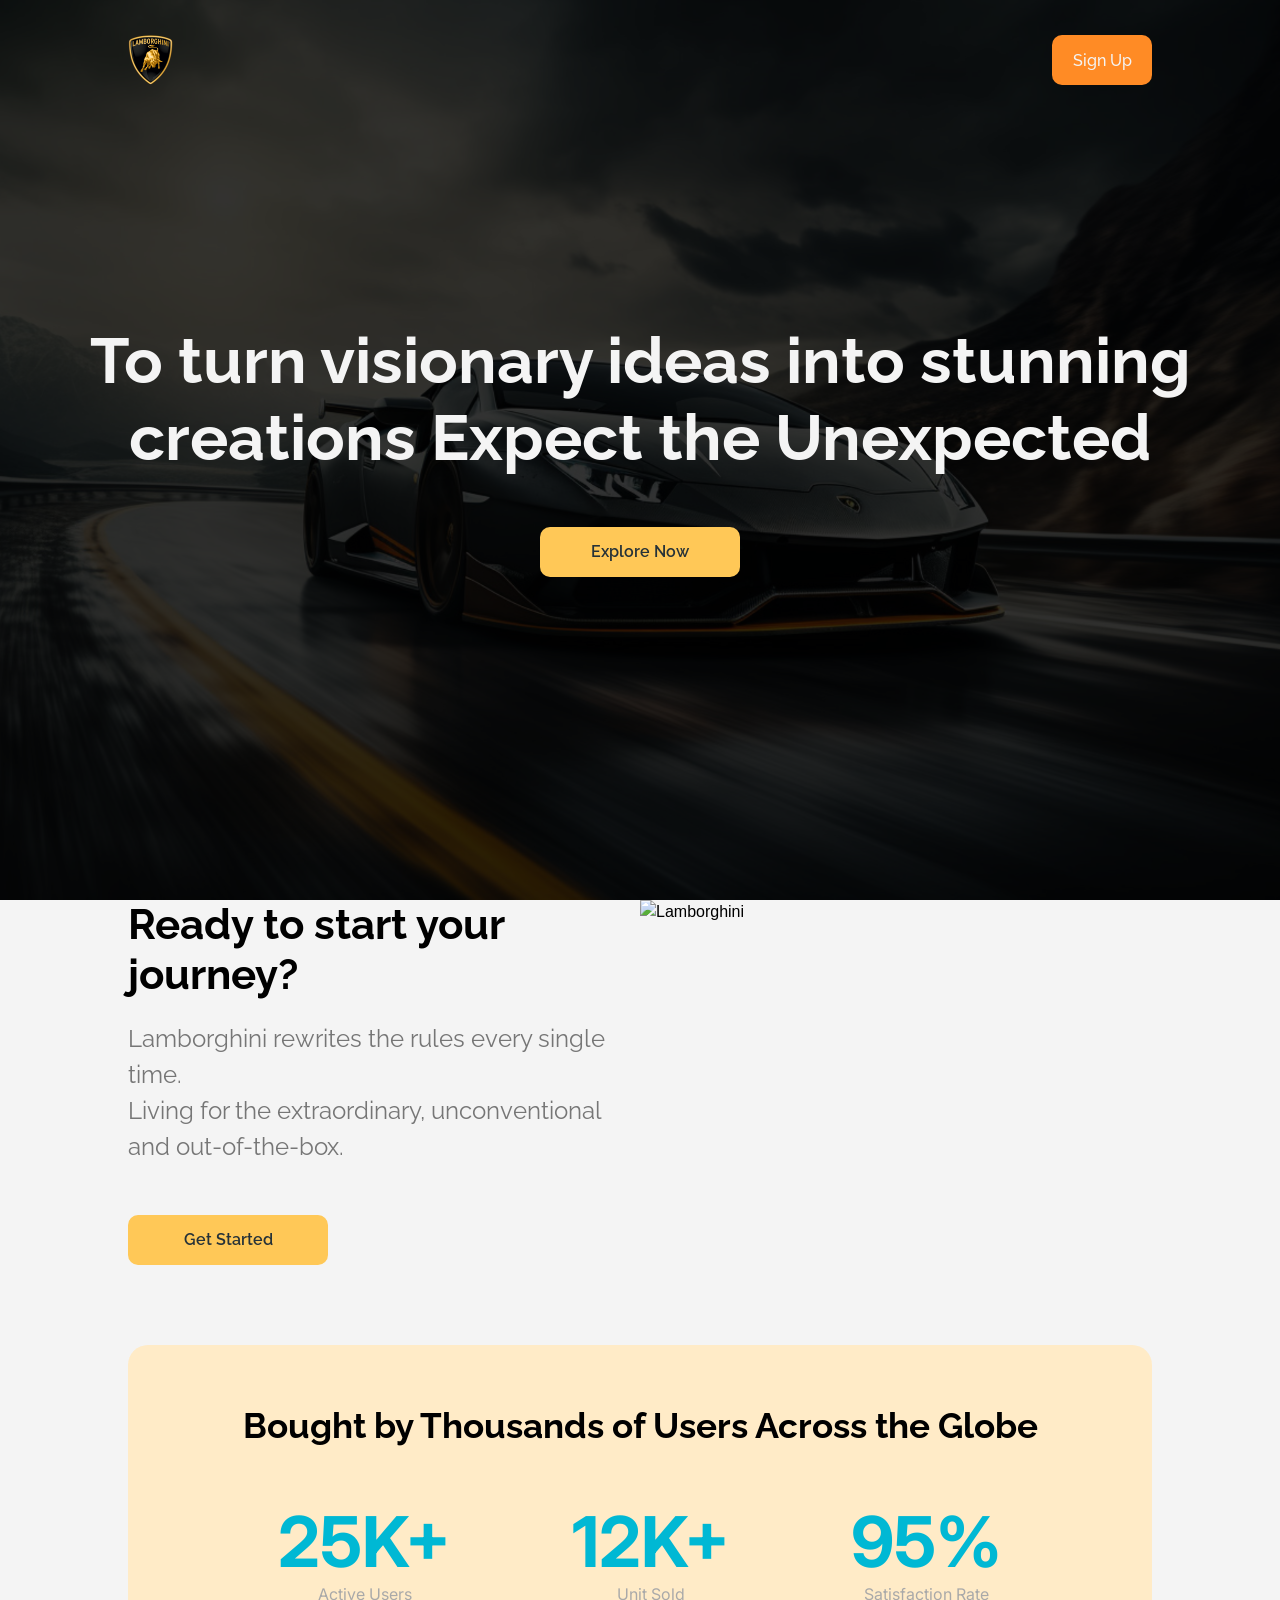
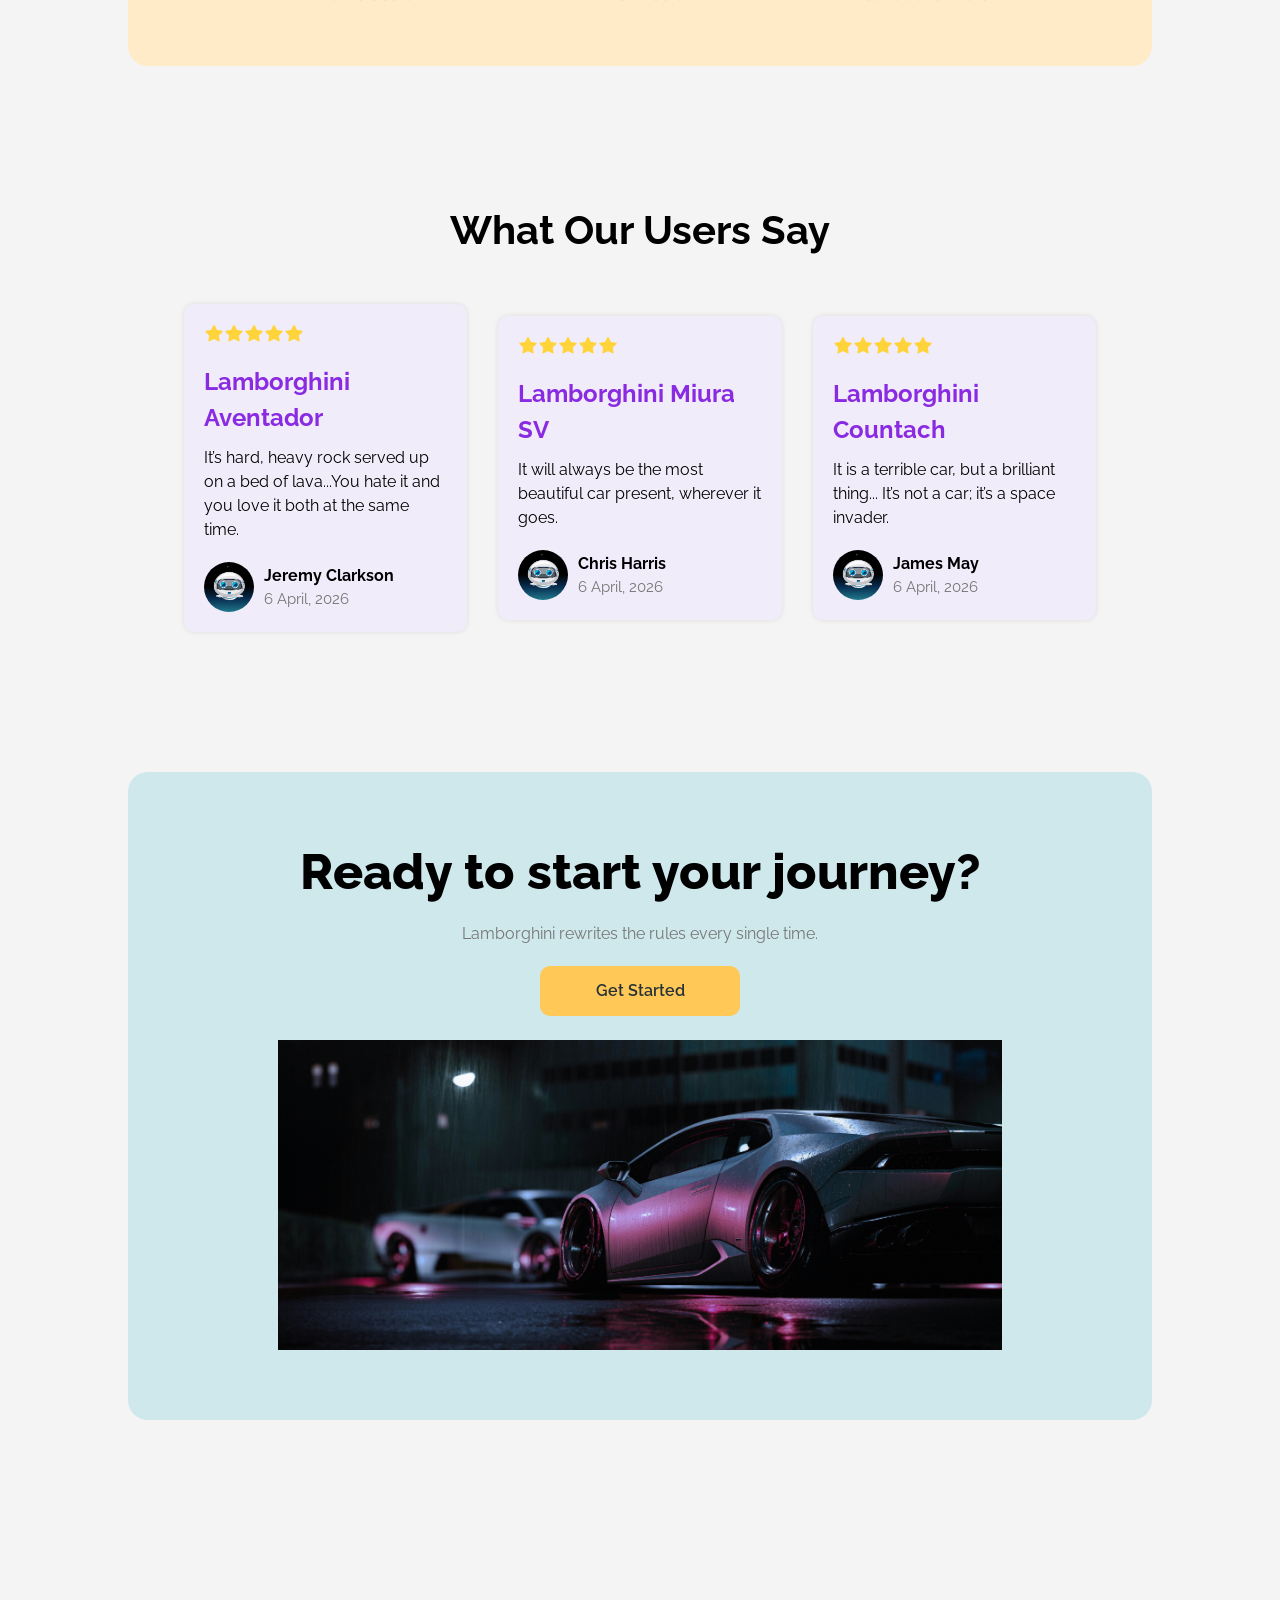
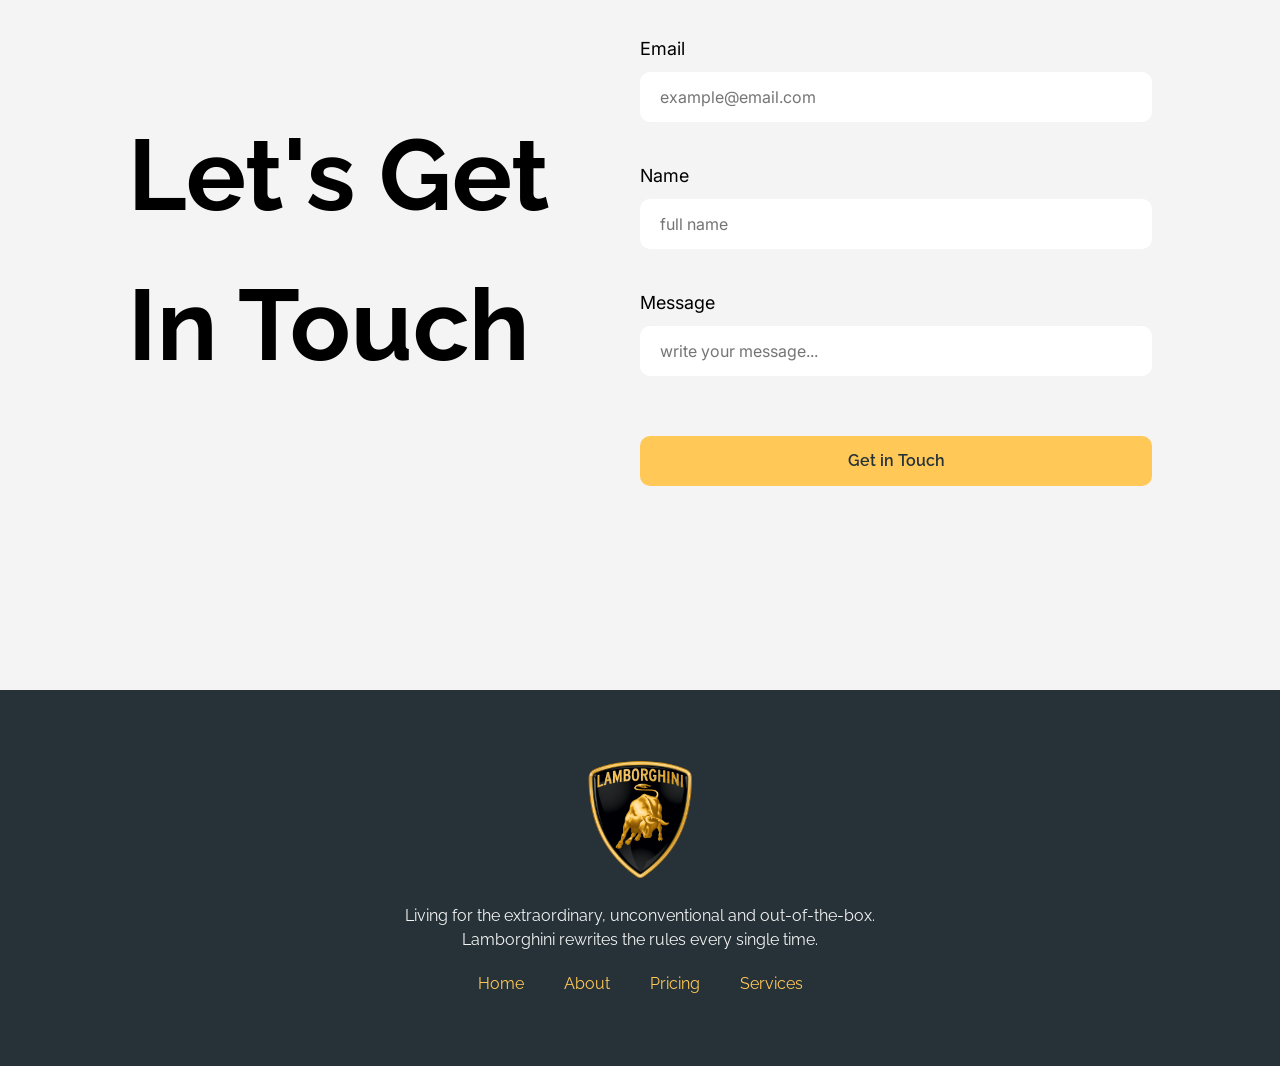
==== index.html @ e1c163c3 "changed landing.html => index.html for live deploy" ====
<!DOCTYPE html>
<html lang="en">

<head>
    <meta charset="UTF-8">
    <meta name="viewport" content="width=device-width, initial-scale=1.0">
    <title>Landing Page</title>
    <link rel="stylesheet" href="style.css">
    <link rel="preconnect" href="https://fonts.googleapis.com">
    <link rel="preconnect" href="https://fonts.gstatic.com" crossorigin>
    <link
        href="https://fonts.googleapis.com/css2?family=Inter:ital,opsz,wght@0,14..32,100..900;1,14..32,100..900&family=Raleway:ital,wght@0,100..900;1,100..900&display=swap"
        rel="stylesheet">
</head>

<body>

    <div class="navbar">
        <img class="logo" src="./assets/lambo_logo.png" alt="LOGO">
        <button class="nav-btn">Sign Up</button>
    </div>

    <div class="banner">
        <h1>To turn visionary ideas into stunning creations Expect the Unexpected</h1>
        <button class="banner-btn">Explore Now</button>
    </div>

    <div class="action">
        <div class="action-text">
            <h3>Ready to start your journey?</h3>
            <p>Lamborghini rewrites the rules every single time.<br>Living for the extraordinary, unconventional and
                out-of-the-box.</p>
            <button class="action-btn">Get Started</button>
        </div>
        <img class="action-img" src="./assets/lambo1.png" alt="Lamborghini">
    </div>

    <div class="productive-card">
        <h3>Bought by Thousands of Users Across the Globe</h3>
        <div class="productive-card-section">
            <div class="productive-card-user">
                <h1>25K+</h1>
                <p>Active Users</p>
            </div>
            <div class="productive-card-sold">
                <h1>12K+</h1>
                <p>Unit Sold</p>
            </div>
            <div class="productive-card-rate">
                <h1>95%</h1>
                <p>Satisfaction Rate</p>
            </div>
        </div>
    </div>

    <div class="feedback">
        <h3>What Our Users Say</h3>
        <div class="feedback-card-section">
            <div class="feedback-card">
                <div class="rating">
                    <img src="./assets/star.png" alt="star">
                    <img src="./assets/star.png" alt="star">
                    <img src="./assets/star.png" alt="star">
                    <img src="./assets/star.png" alt="star">
                    <img src="./assets/star.png" alt="star">
                </div>
                <div class="comment">
                    <h2> Lamborghini Aventador</h2>
                    <p>It’s hard, heavy rock served up on a bed of lava...You hate it and you love it both at the same time.</p>
                </div>
                <div class="user">
                    <img src="./assets/user.jpg" alt="reviewer's image">
                    <div class="user-details">
                        <h4>Jeremy Clarkson</h4>
                        <p>6 April, 2026</p>
                    </div>
                </div>
            </div>
                        <div class="feedback-card">
                <div class="rating">
                    <img src="./assets/star.png" alt="star">
                    <img src="./assets/star.png" alt="star">
                    <img src="./assets/star.png" alt="star">
                    <img src="./assets/star.png" alt="star">
                    <img src="./assets/star.png" alt="star">
                </div>
                <div class="comment">
                    <h2> Lamborghini Miura SV</h2>
                    <p>It will always be the most beautiful car present, wherever it goes.</p>
                </div>
                <div class="user">
                    <img src="./assets/user.jpg" alt="reviewer's image">
                    <div class="user-details">
                        <h4>Chris Harris</h4>
                        <p>6 April, 2026</p>
                    </div>
                </div>
            </div>
                        <div class="feedback-card">
                <div class="rating">
                    <img src="./assets/star.png" alt="star">
                    <img src="./assets/star.png" alt="star">
                    <img src="./assets/star.png" alt="star">
                    <img src="./assets/star.png" alt="star">
                    <img src="./assets/star.png" alt="star">
                </div>
                <div class="comment">
                    <h2>Lamborghini Countach</h2>
                    <p>It is a terrible car, but a brilliant thing... It’s not a car; it’s a space invader.</p>
                </div>
                <div class="user">
                    <img src="./assets/user.jpg" alt="reviewer's image">
                    <div class="user-details">
                        <h4>James May</h4>
                        <p>6 April, 2026</p>
                    </div>
                </div>
            </div>
        </div>
    </div>

    <div class="info">
        <h1>Ready to start your journey?</h1>
        <p>Lamborghini rewrites the rules every single time.</p>
        <button class="info-btn">Get Started</button>
        <img src="./assets/lambo2.jpg" alt="lamborghini">
    </div>

    <div class="get-in-touch">
        <h1>Let's Get In Touch</h1>
        <div class="form">
            <div class="field">
                <label for="email">Email</label>
                <input type="email" id="email" placeholder="example@email.com">
            </div>
            <div class="field">
                <label for="name">Name</label>
                <input type="text" id="name" placeholder="full name">
            </div>
            <div class="field">
                <label for="message">Message</label>
                <input type="text" id="message" placeholder="write your message...">
            </div>
            <button class="get-in-touch-btn">Get in Touch</button>
        </div>
    </div>

    <div class="footer">
        <img src="./assets/lambo_logo.png" alt="lamborghini logo">
        <p>Living for the extraordinary, unconventional and out-of-the-box.<br>Lamborghini rewrites the rules every single time.</p>
        <div class="link">
            <a href="#">Home</a>
            <a href="#">About</a>
            <a href="#">Pricing</a>
            <a href="#">Services</a>
        </div>
    </div>



</body>

</html>
---- style.css ----
:root{
    --cl-black: #263238;
    --cl-ash: rgb(118, 118, 118);
    --cl-white: #f4f4f4;
    --cl-orange: #ff8b25;
    --cl-orange-light: #f0ecfa;
    --cl-blue: #00b8d4;
    --cl-blue-light: #cee8ec;
    --cl-yellow: #ffc857;
    --cl-yellow-light: #ffebc7;
}

*{
    margin: 0;
    padding: 0;
    box-sizing: border-box;
}

img {
    max-width: 100%;
    height: auto;
}

body{
    font-family: 'Poppins', sans-serif;
    font-size: 16px;
    font-weight: 400;
    line-height: 1.5;
    position:relative;
    background-color: var(--cl-white);
}

.navbar{
    width: 100%;
    height: 120px;
    padding: 0 10vw;
    display: flex;
    justify-content: space-between;
    align-items: center;
    position: absolute;
    top: 0;
    left: 0;
    z-index: 100;
}

.logo{
    width: auto;
    height: 50px;
}

.nav-btn{
    width: 100px;
    height: 50px;
    background-color: var(--cl-orange);
    font-family: 'Raleway', sans-serif;
    font-size: 16px;
    font-weight: 500;
    color: var(--cl-white);
    border: none;
    border-radius: 10px;
    cursor: pointer;
}

.nav-btn:hover{
    background-color: var(--cl-yellow);
    color: var(--cl-black);
}

.banner{
    height: 100vh;
    background-image: url('./assets/lambo_banner.jpg');
    background-size: cover;
    background-position: center;
    background-repeat: no-repeat;
    background-color: rgba(0, 0, 0, 0.8); 
    background-blend-mode: multiply;
    color: var(--cl-light-purple);

    display: flex;
    flex-direction: column;
    justify-content: center;
    align-items: center;
}

.banner h1{
    font-family: 'Raleway', sans-serif;
    color: var(--cl-white);
    font-size: 64px;
    font-weight: 700;
    line-height: 1.2;
    text-align: center;
}

.banner-btn{
    width: 200px;
    height: 50px;
    background-color: var(--cl-yellow);
    font-family: 'Raleway', sans-serif;
    font-size: 16px;
    font-weight: 600;
    color: var(--cl-black);
    border: none;
    border-radius: 10px;
    cursor: pointer;
    margin-top: 50px;
}
.banner-btn:hover{
    background-color: var(--cl-orange);
    color: var(--cl-white);
    border: 1px solid var(--cl-orange);
}

.action{
    width: 100%;
    padding: 0 10vw;
    display: flex;
    justify-content: space-between;
    align-items: stretch;
}

.action-text{
    width: 50%;
    display: flex;
    flex-direction: column;
    justify-content: center;
    align-items: left;
}

.action-text h3{
    font-family: 'Raleway', sans-serif;
    font-size: 42px;
    font-weight: 700;
    line-height: 1.2;
    text-align: left;
    padding-bottom: 20px;
}

.action-text p{
    font-family: 'Raleway', sans-serif;
    font-size: 24px;
    font-weight: 400;
    color: var(--cl-ash) ;
    text-align: left;
}

.action-text button{
    width: 200px;
    height: 50px;
    background-color: var(--cl-yellow);
    font-family: 'Raleway', sans-serif;
    font-size: 16px;
    font-weight: 600;
    color: var(--cl-black);
    border: none;
    border-radius: 10px;
    cursor: pointer;
    margin-top: 50px;
    align-items: left;
}

.action-text button:hover{
    background-color: var(--cl-orange);
    color: var(--cl-white);
    border: 1px solid var(--cl-orange);
}

.action-img{
    width: 50%;
    height: auto;
}

.productive-card{
    width: 80%;
    margin: 80px auto;
    padding: 60px 40px;
    border-radius: 20px;
    background-color:var(--cl-yellow-light);
}

.productive-card h3{
    font-family: 'Raleway', sans-serif;
    font-size: 35px;
    font-weight: 700;
    line-height: 1.2;
    text-align: center;
    padding-bottom: 60px;
}

.productive-card-section{
    display: flex;
    justify-content: space-around;
    align-items: center;
    padding: 0 50px;
    width: 100%;
}

.productive-card-user, 
.productive-card-sold, 
.productive-card-rate {
    display: flex;
    flex-direction: column;
    align-items: center;
}

.productive-card-section h1{
    font-family: 'Inter', sans-serif;
    font-size: 70px;
    font-weight: 700;
    color: var(--cl-blue);
    line-height: 1;
    text-align: center;
    margin-bottom: 5px;
}

.productive-card-section p{
    font-family: 'Inter', sans-serif;
    font-size: 16px;
    font-weight: 400;
    color: darkgray;
    line-height: 1.5;
    text-align: center;
    margin-top: 0;
}

.feedback{
    width: 80%;
    margin: 80px auto;
    padding: 60px 40px;
    border-radius: 20px;
}

.feedback h3{
    font-family: 'Raleway', sans-serif;
    font-size: 40px;
    font-weight: 700;
    line-height: 1.2;
    text-align: center;
    padding-bottom: 50px;
}

.feedback-card-section{
    display: flex;
    justify-content: space-around;
    align-items: center;
    padding: 0;
    width: 100%;
}

.feedback-card{
    width: 30%;
    padding: 20px;
    border-radius: 10px;
    background-color: var(--cl-orange-light);
    box-shadow: 0px 0px 5px rgba(0, 0, 0, 0.1);
}

.feedback-card .rating{
    display: flex;
    align-items: center;
    padding: 0;
    width: 100%;
}

.feedback-card .rating img{
    width: 20px;
    height: 20px;
}

.feedback-card-section h2{
    font-family: 'Raleway', sans-serif;
    font-size: 24px;
    font-weight: 700;
    text-align: left;
    margin-top: 20px;
    margin-bottom: 10px;
    
    color: blueviolet;
}

.feedback-card-section p{
    font-family: 'Raleway', sans-serif;
    font-size: 16px;
    font-weight: 400;
    text-align: left;
    
}

.feedback-card .user{
    display: flex;
    align-items: center;
    padding: 0;
    width: 100%;
    gap: 10px;
    margin-top: 20px;
}

.feedback-card .user img{
    width: 50px;
    height: 50px;
    border-radius: 50%;
}

.feedback-card .user h4{
    font-family: 'Raleway', sans-serif;
    text-align: left;
}

.feedback-card .user p{
    font-family: 'Raleway', sans-serif;
    font-size: 15px;
    font-weight: 400;
    color: var(--cl-ash);
    text-align: left;
}

.info{
    width: 80%;
    margin: 80px auto;
    padding: 70px 150px;
    border-radius: 20px;
    background-color:var(--cl-blue-light);
    display: flex;
    flex-direction: column;
    justify-content: center;
    align-items: center;
}

.info h1{
    font-family: 'Raleway', sans-serif;
    font-size: 50px;
    font-weight: 800;
    line-height: 1.2;
    text-align: center;
    padding-bottom: 20px;
}

.info p{
    font-family: 'Raleway', sans-serif;
    font-size: 16px;
    font-weight: 400;
    color: var(--cl-ash);
    text-align: center;
}

.info button{
    width: 200px;
    height: 50px;
    background-color: var(--cl-yellow);
    font-family: 'Raleway', sans-serif;
    font-size: 16px;
    font-weight: 600;
    color: var(--cl-black);
    border: none;
    border-radius: 10px;
    cursor: pointer;
    margin-top: 20px;
}
.info button:hover{
    background-color: var(--cl-orange);
    color: var(--cl-white);
    border: 1px solid var(--cl-orange);
}

.info img{
    width: 100%;
    margin-top: 24px;
}

.get-in-touch{
    width: 80%;
    margin: 70px auto;
    padding: 70px 0px;
    display: flex;
    justify-content: space-between;
    align-items: center;
}

.get-in-touch h1{
    font-family: 'Raleway', sans-serif;
    font-size: 100px;
    font-weight: 700;
    text-align: left;
    width: 45%;
    margin: 130px 0;
    padding-bottom: 20px;
}

.get-in-touch .form{
    width: 50%;
    display: flex;
    flex-direction: column;
    justify-content: center;
    align-items: flex-start;
}

.get-in-touch .form label{
    font-family: 'Inter', sans-serif;
    font-size: 18px;
    font-weight: 400;
    text-align: left;
}

.get-in-touch .form input{
    font-family: 'Inter', sans-serif;
    font-size: 16px;
    font-weight: 400;
    width: 100%;
    height: 50px;
    border: none;
    border-radius: 10px;
    margin-top: 10px;
    margin-bottom: 20px;
    padding: 0 20px;
}

.get-in-touch .form .field{
    width: 100%;
    margin-bottom: 20px;
}

.get-in-touch .form .get-in-touch-btn{
    width: 100%;
    height: 50px;
    background-color: var(--cl-yellow);
    font-family: 'Raleway', sans-serif;
    font-size: 16px;
    font-weight: 600;
    color: var(--cl-black);
    border: none;
    border-radius: 10px;
    cursor: pointer;
    margin-top: 20px;
}

.get-in-touch .form .get-in-touch-btn:hover{
    background-color: var(--cl-orange);
    color: var(--cl-white);
    border: 1px solid var(--cl-orange);
}

.footer{
    background-color: var(--cl-black);
    width: 100%;
    padding: 70px 10vw;
    display: flex;
    flex-direction: column;
    justify-content: space-between;
    align-items: center;
}
.footer img{
    height: 120px;
    width: auto;
    margin-bottom: 24px;
}

.footer p{
    font-family: 'Raleway', sans-serif;
    font-size: 16px;
    font-weight: 400;
    color: var(--cl-white);
    text-align: center;
}

.footer .link{
    text-decoration: none;
    display: flex;
    justify-content: space-between;
    align-items: center;
    gap: 40px; 
    margin-top: 20px;
}

.footer .link a{
    color: var(--cl-yellow);
    font-family: 'Raleway', sans-serif;
    font-size: 16px;
    font-weight: 400;
    text-decoration: none;
}
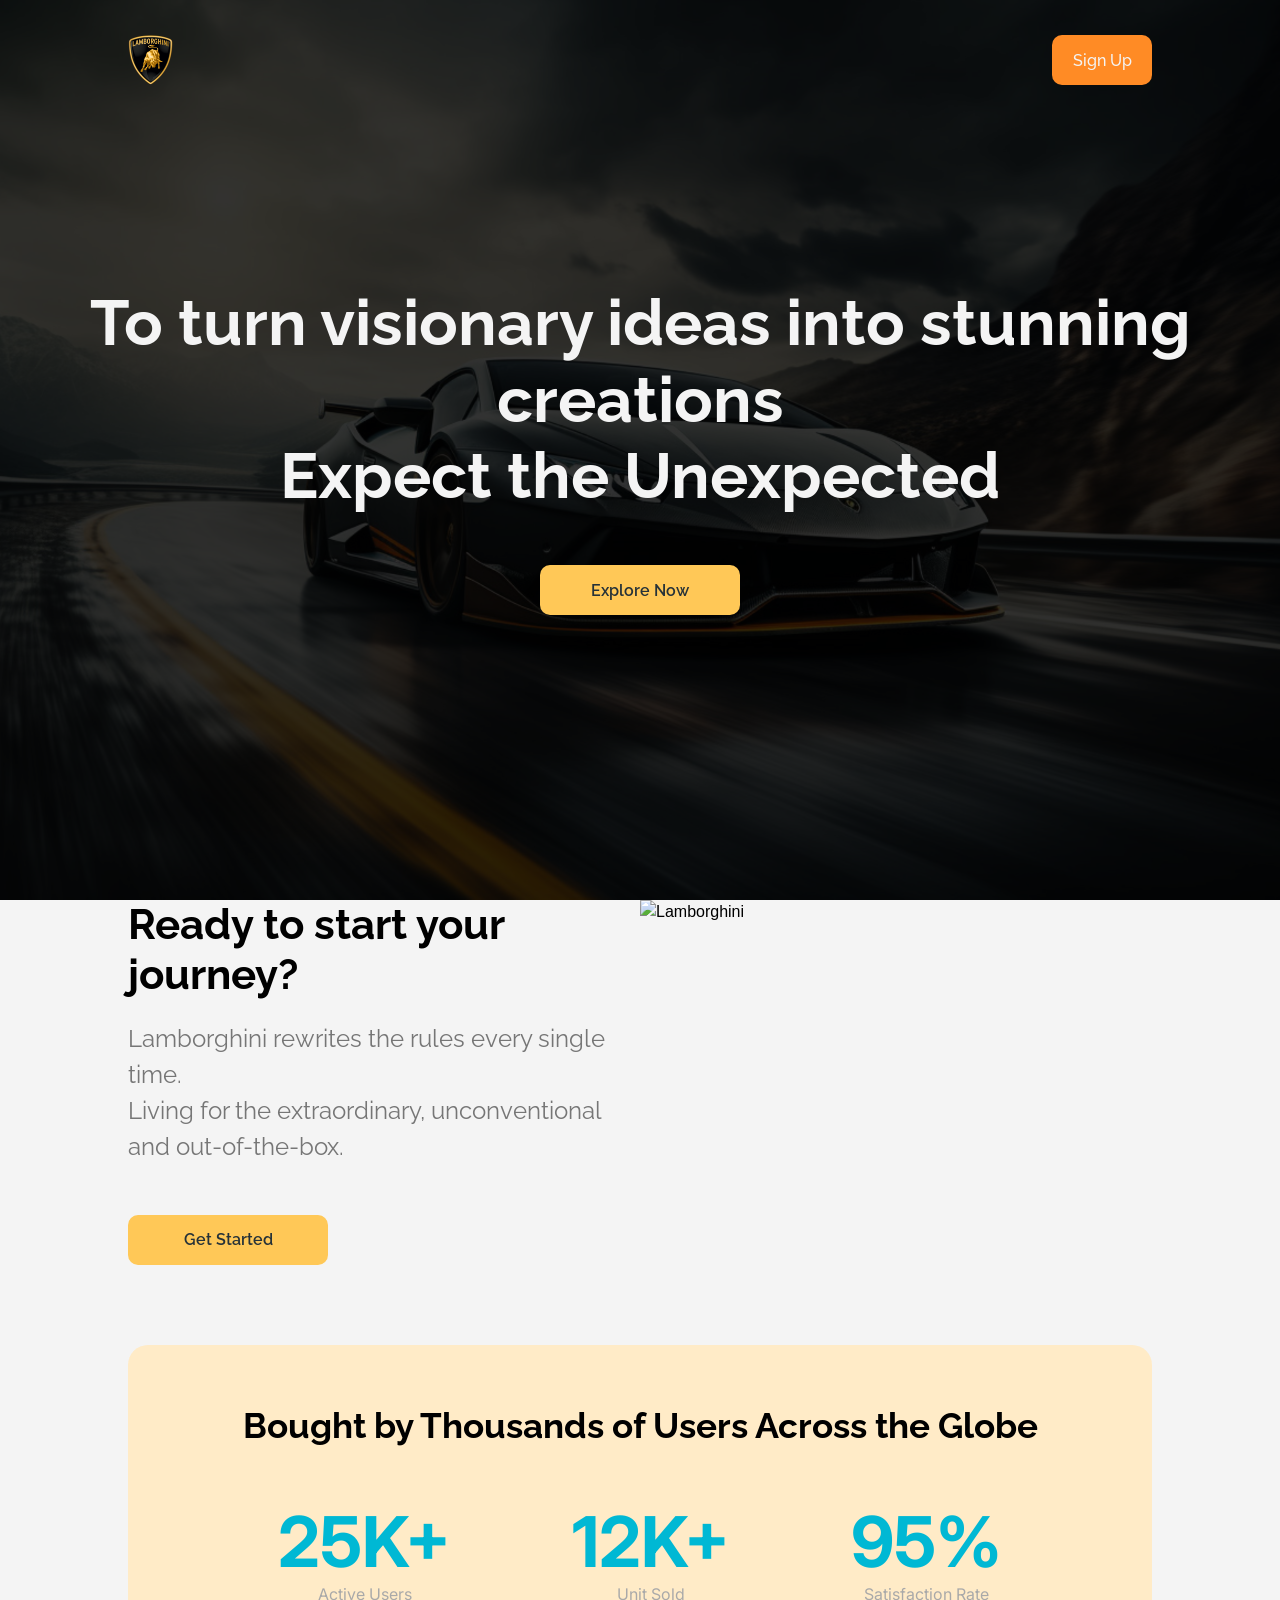
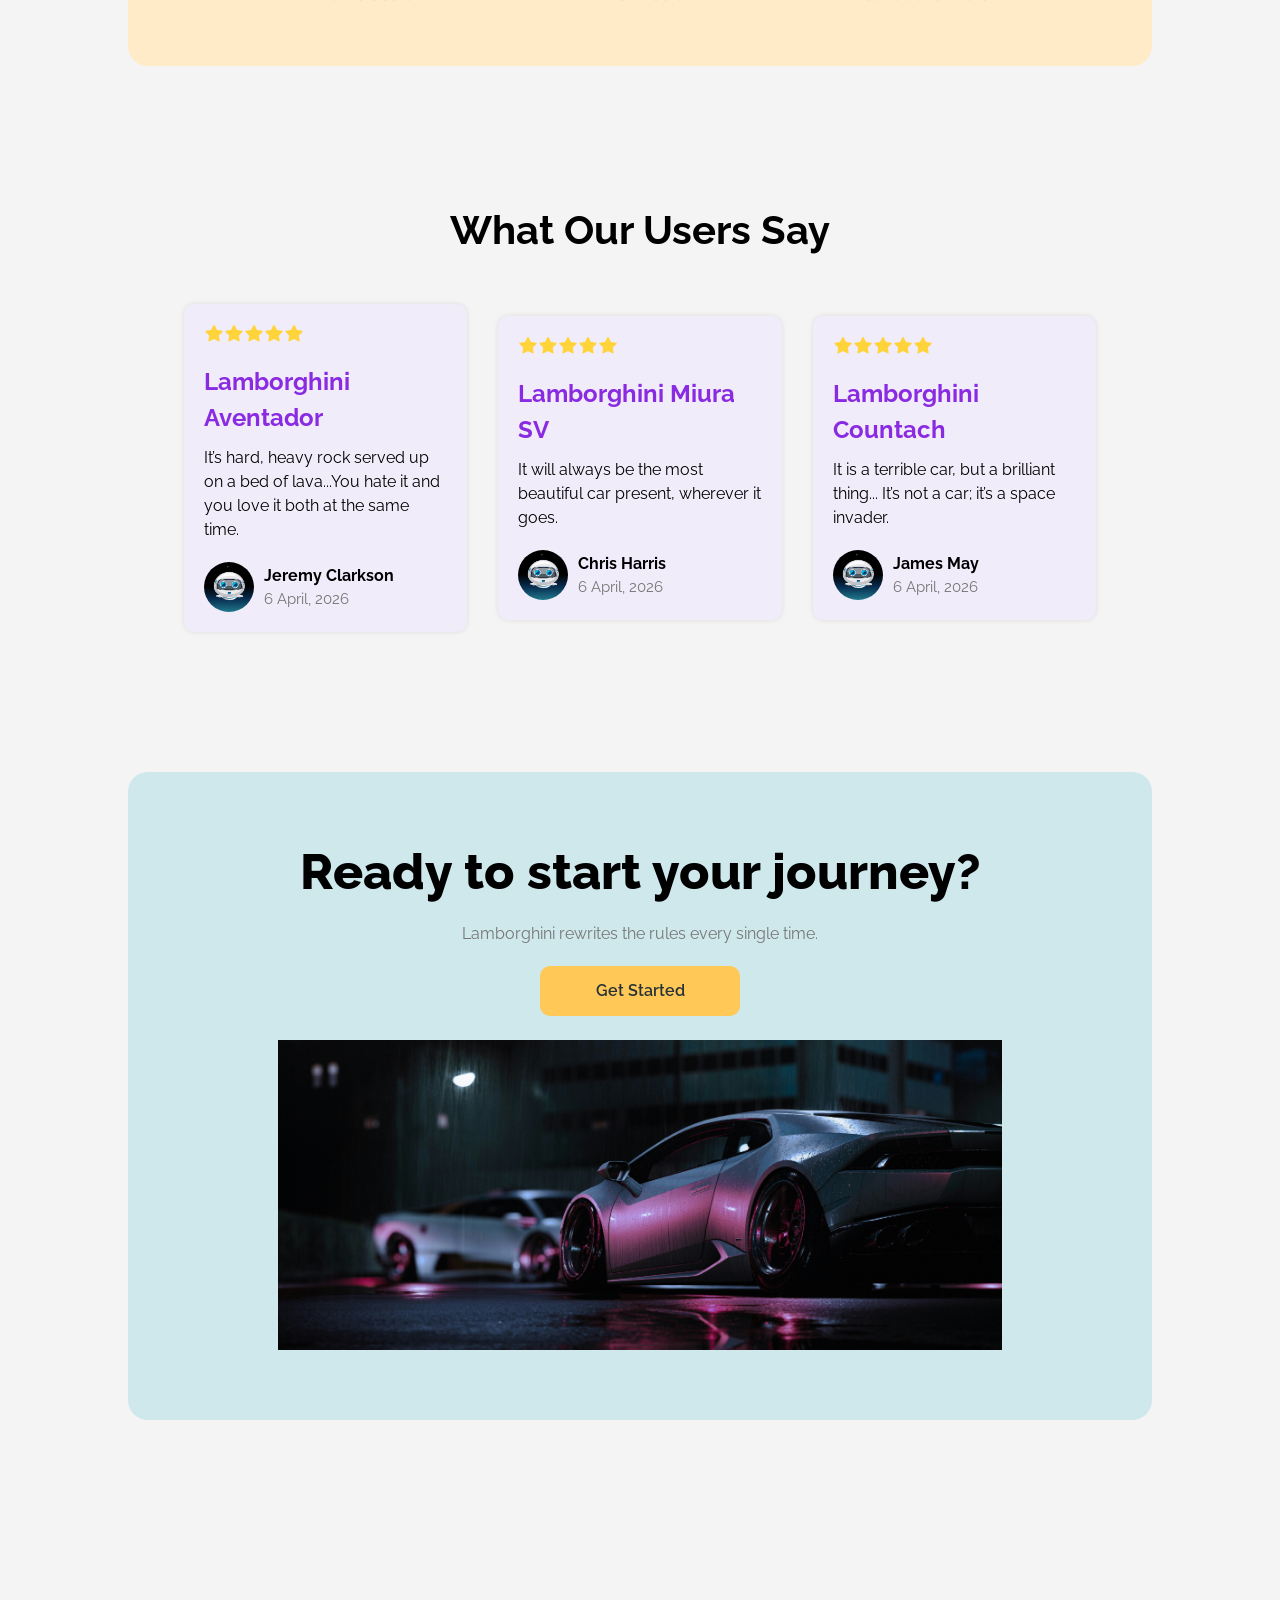
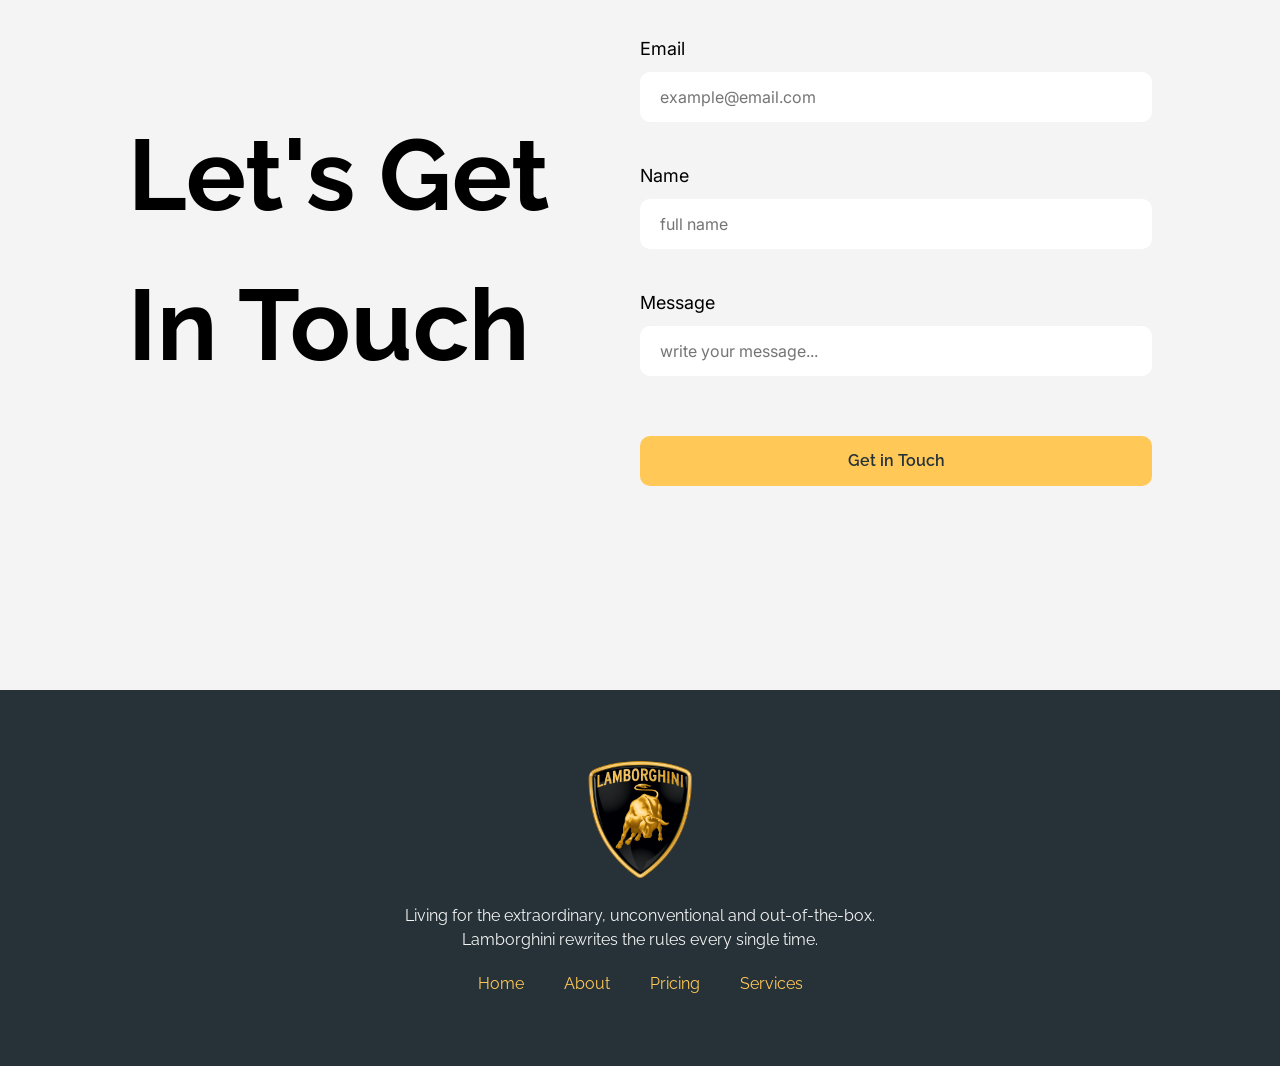
==== commit 418bbbfe: "minor padding fix" ====
--- a/index.html
+++ b/index.html
@@ -21,7 +21,7 @@
     </div>
 
     <div class="banner">
-        <h1>To turn visionary ideas into stunning creations Expect the Unexpected</h1>
+        <h1>To turn visionary ideas into stunning creations<br>Expect the Unexpected</h1>
         <button class="banner-btn">Explore Now</button>
     </div>
 
--- a/style.css
+++ b/style.css
@@ -123,7 +123,6 @@
     display: flex;
     flex-direction: column;
     justify-content: center;
-    align-items: left;
 }
 
 .action-text h3{
@@ -155,7 +154,6 @@
     border-radius: 10px;
     cursor: pointer;
     margin-top: 50px;
-    align-items: left;
 }
 
 .action-text button:hover{
@@ -477,5 +475,3 @@
     font-weight: 400;
     text-decoration: none;
 }
-
-
